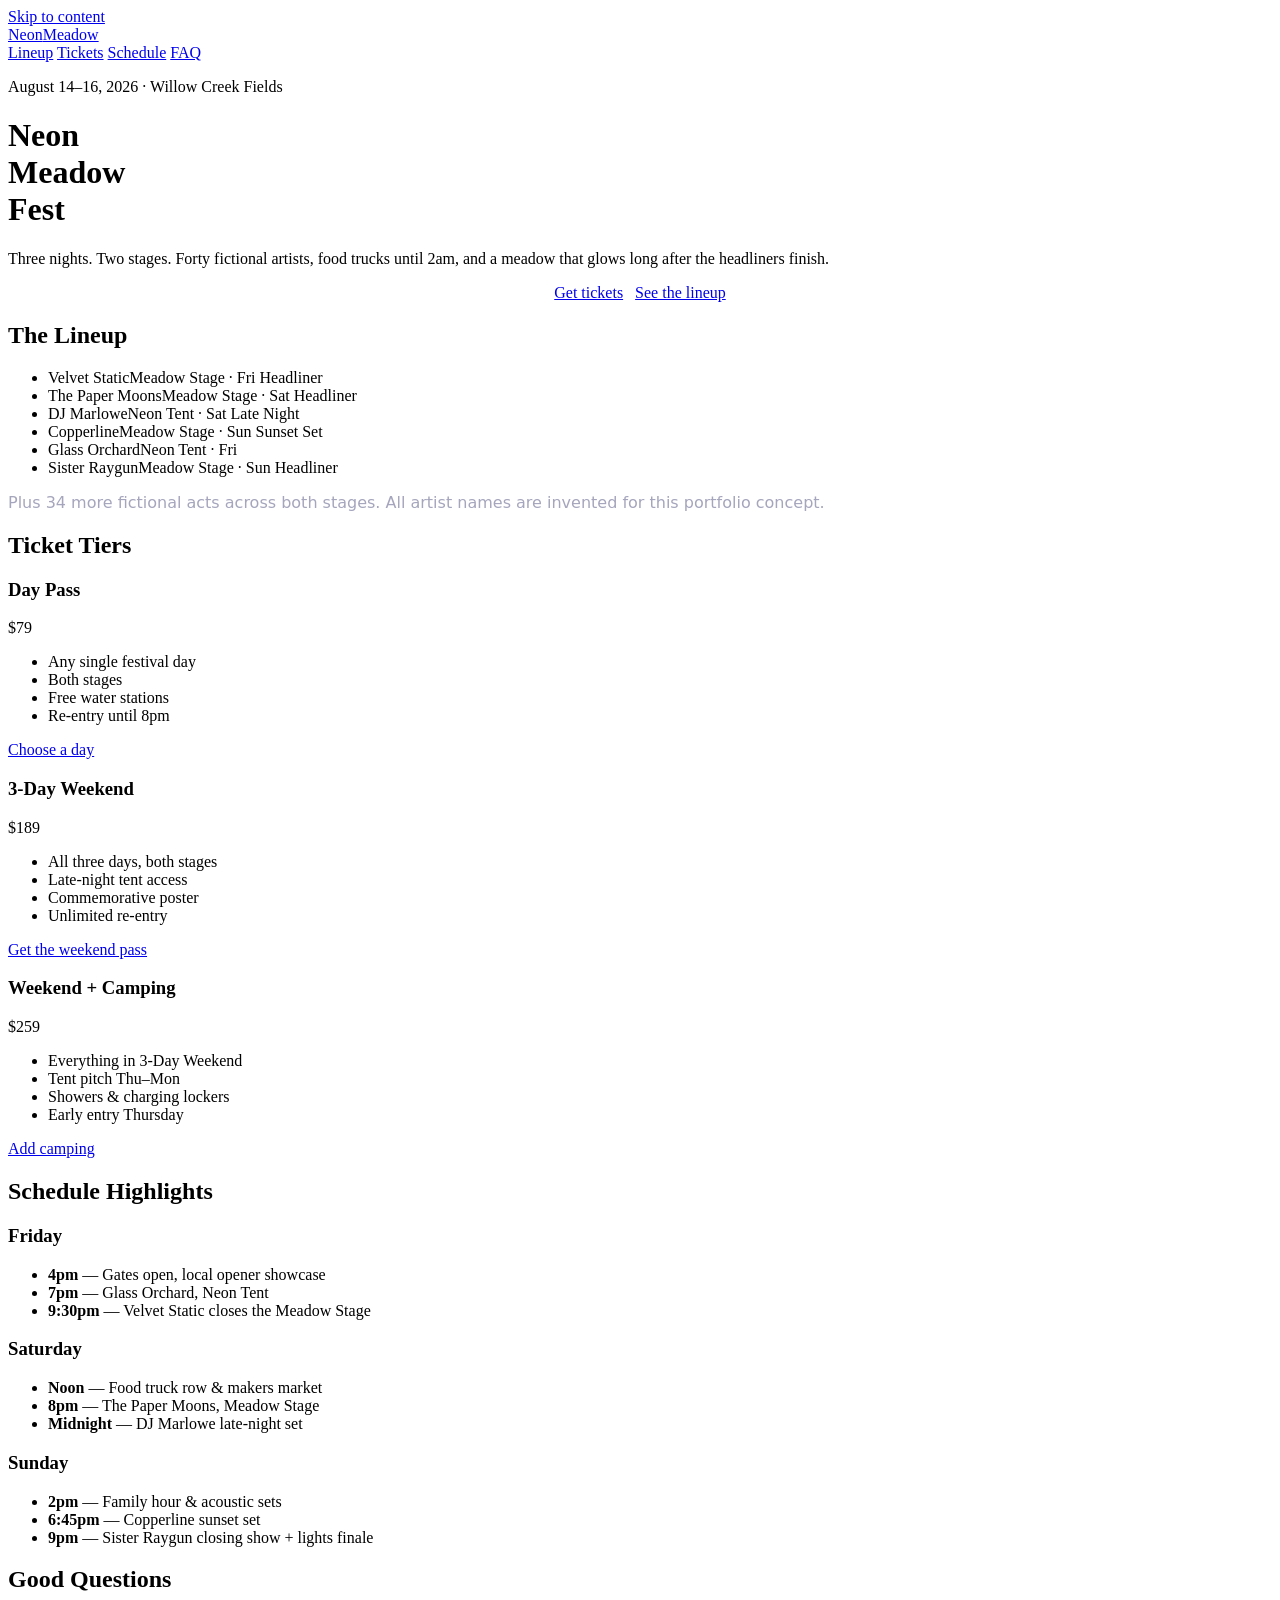
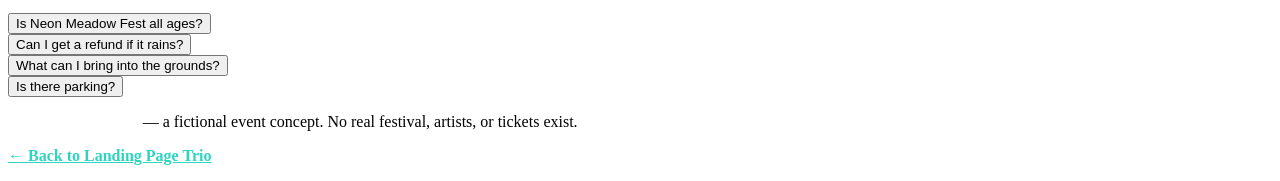
==== event.html @ d556e501 "Add Neon Meadow Fest event landing page" ====
<!DOCTYPE html>
<html lang="en">
<head>
<meta charset="UTF-8">
<meta name="viewport" content="width=device-width, initial-scale=1.0">
<title>Neon Meadow Fest — August 14–16, 2026</title>
<meta name="description" content="Neon Meadow Fest is a fictional music festival concept: three nights of electronic, indie, and late-night sets under open sky.">
<link rel="stylesheet" href="styles.css">
</head>
<body class="event">
<a class="skip-link" href="#main">Skip to content</a>

<div class="event-nav">
  <div class="wrap">
    <a class="logo" href="event.html">Neon<span>Meadow</span></a>
    <nav aria-label="Main">
      <a href="#lineup">Lineup</a>
      <a href="#tickets">Tickets</a>
      <a href="#schedule">Schedule</a>
      <a href="#faq">FAQ</a>
    </nav>
  </div>
</div>

<header class="event-hero">
  <div class="wrap">
    <p class="kicker">August 14–16, 2026 · Willow Creek Fields</p>
    <h1>Neon<br>Meadow<br>Fest</h1>
    <p>Three nights. Two stages. Forty fictional artists, food trucks until 2am, and a meadow that glows long after the headliners finish.</p>
    <p style="display:flex;gap:.75rem;justify-content:center;flex-wrap:wrap">
      <a class="btn btn-neon" href="#tickets">Get tickets</a>
      <a class="btn btn-line" href="#lineup">See the lineup</a>
    </p>
  </div>
</header>

<main id="main">
<section id="lineup" aria-labelledby="lineup-h">
  <div class="wrap">
    <h2 class="sec" id="lineup-h">The <span>Lineup</span></h2>
    <ul class="lineup">
      <li><span class="artist">Velvet Static</span><span class="stage">Meadow Stage · Fri Headliner</span></li>
      <li><span class="artist">The Paper Moons</span><span class="stage">Meadow Stage · Sat Headliner</span></li>
      <li><span class="artist">DJ Marlowe</span><span class="stage">Neon Tent · Sat Late Night</span></li>
      <li><span class="artist">Copperline</span><span class="stage">Meadow Stage · Sun Sunset Set</span></li>
      <li><span class="artist">Glass Orchard</span><span class="stage">Neon Tent · Fri</span></li>
      <li><span class="artist">Sister Raygun</span><span class="stage">Meadow Stage · Sun Headliner</span></li>
    </ul>
    <p style="margin-top:1rem;color:#a5a5bd;font-family:system-ui,sans-serif">Plus 34 more fictional acts across both stages. All artist names are invented for this portfolio concept.</p>
  </div>
</section>

<section id="tickets" aria-labelledby="tickets-h" style="padding-top:0">
  <div class="wrap">
    <h2 class="sec" id="tickets-h">Ticket <span>Tiers</span></h2>
    <div class="tickets">
      <article class="ticket">
        <h3>Day Pass</h3>
        <p class="amount">$79</p>
        <ul><li>Any single festival day</li><li>Both stages</li><li>Free water stations</li><li>Re-entry until 8pm</li></ul>
        <a class="btn btn-line" href="#faq">Choose a day</a>
      </article>
      <article class="ticket hot">
        <h3>3-Day Weekend</h3>
        <p class="amount">$189</p>
        <ul><li>All three days, both stages</li><li>Late-night tent access</li><li>Commemorative poster</li><li>Unlimited re-entry</li></ul>
        <a class="btn btn-neon" href="#faq">Get the weekend pass</a>
      </article>
      <article class="ticket">
        <h3>Weekend + Camping</h3>
        <p class="amount">$259</p>
        <ul><li>Everything in 3-Day Weekend</li><li>Tent pitch Thu–Mon</li><li>Showers &amp; charging lockers</li><li>Early entry Thursday</li></ul>
        <a class="btn btn-line" href="#faq">Add camping</a>
      </article>
    </div>
  </div>
</section>

<section id="schedule" aria-labelledby="schedule-h" style="padding-top:0">
  <div class="wrap">
    <h2 class="sec" id="schedule-h">Schedule <span>Highlights</span></h2>
    <div class="schedule">
      <article class="day"><h3>Friday</h3><ul><li><strong>4pm</strong> — Gates open, local opener showcase</li><li><strong>7pm</strong> — Glass Orchard, Neon Tent</li><li><strong>9:30pm</strong> — Velvet Static closes the Meadow Stage</li></ul></article>
      <article class="day"><h3>Saturday</h3><ul><li><strong>Noon</strong> — Food truck row &amp; makers market</li><li><strong>8pm</strong> — The Paper Moons, Meadow Stage</li><li><strong>Midnight</strong> — DJ Marlowe late-night set</li></ul></article>
      <article class="day"><h3>Sunday</h3><ul><li><strong>2pm</strong> — Family hour &amp; acoustic sets</li><li><strong>6:45pm</strong> — Copperline sunset set</li><li><strong>9pm</strong> — Sister Raygun closing show + lights finale</li></ul></article>
    </div>
  </div>
</section>

<section id="faq" style="padding-top:0" aria-labelledby="faq-h">
  <div class="wrap">
    <h2 class="sec" id="faq-h">Good <span>Questions</span></h2>
    <div class="faq-item"><button class="faq-q" aria-expanded="false">Is Neon Meadow Fest all ages?</button><div class="faq-a" hidden><p style="font-family:system-ui,sans-serif">Yes — all ages are welcome, and children 10 and under enter free with a ticketed adult. The late-night tent is 18+ after midnight.</p></div></div>
    <div class="faq-item"><button class="faq-q" aria-expanded="false">Can I get a refund if it rains?</button><div class="faq-a" hidden><p style="font-family:system-ui,sans-serif">The festival runs rain or shine. If a full day is cancelled for severe weather, that day’s passes are refunded automatically.</p></div></div>
    <div class="faq-item"><button class="faq-q" aria-expanded="false">What can I bring into the grounds?</button><div class="faq-a" hidden><p style="font-family:system-ui,sans-serif">Empty water bottles, blankets, and sunscreen are welcome. Outside alcohol, glass, and drones are not permitted.</p></div></div>
    <div class="faq-item"><button class="faq-q" aria-expanded="false">Is there parking?</button><div class="faq-a" hidden><p style="font-family:system-ui,sans-serif">Yes — general parking is included with every ticket, and shuttle buses run from downtown every 20 minutes until 1am.</p></div></div>
  </div>
</section>
</main>

<footer class="site">
  <div class="wrap">
    <p><strong style="color:#fff">Neon Meadow Fest</strong> — a fictional event concept. No real festival, artists, or tickets exist.</p>
    <p><a href="index.html" style="color:#2dd4bf;font-weight:700">← Back to Landing Page Trio</a></p>
  </div>
</footer>

<script>
document.querySelectorAll('.faq-q').forEach(function(btn){
  btn.addEventListener('click',function(){
    var expanded=this.getAttribute('aria-expanded')==='true';
    this.setAttribute('aria-expanded',!expanded);
    this.nextElementSibling.hidden=expanded;
  });
});
</script>
</body>
</html>
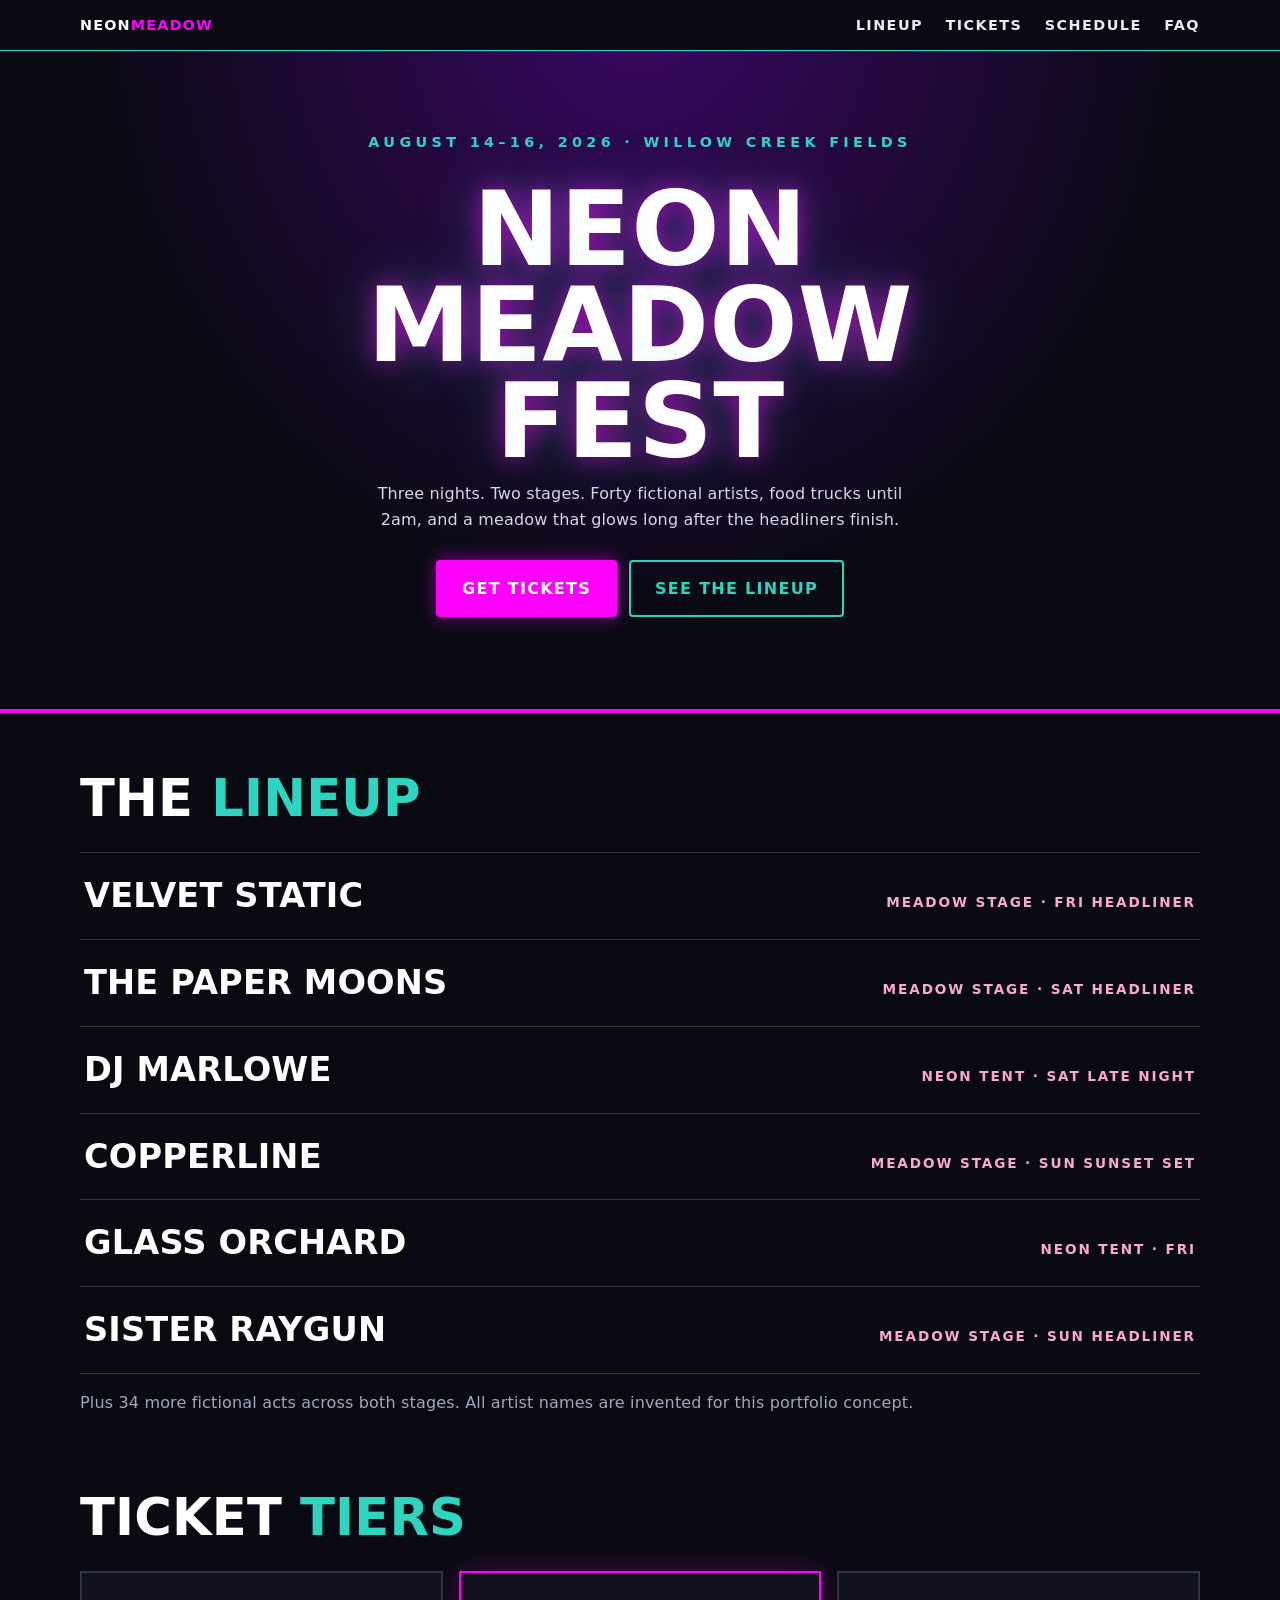
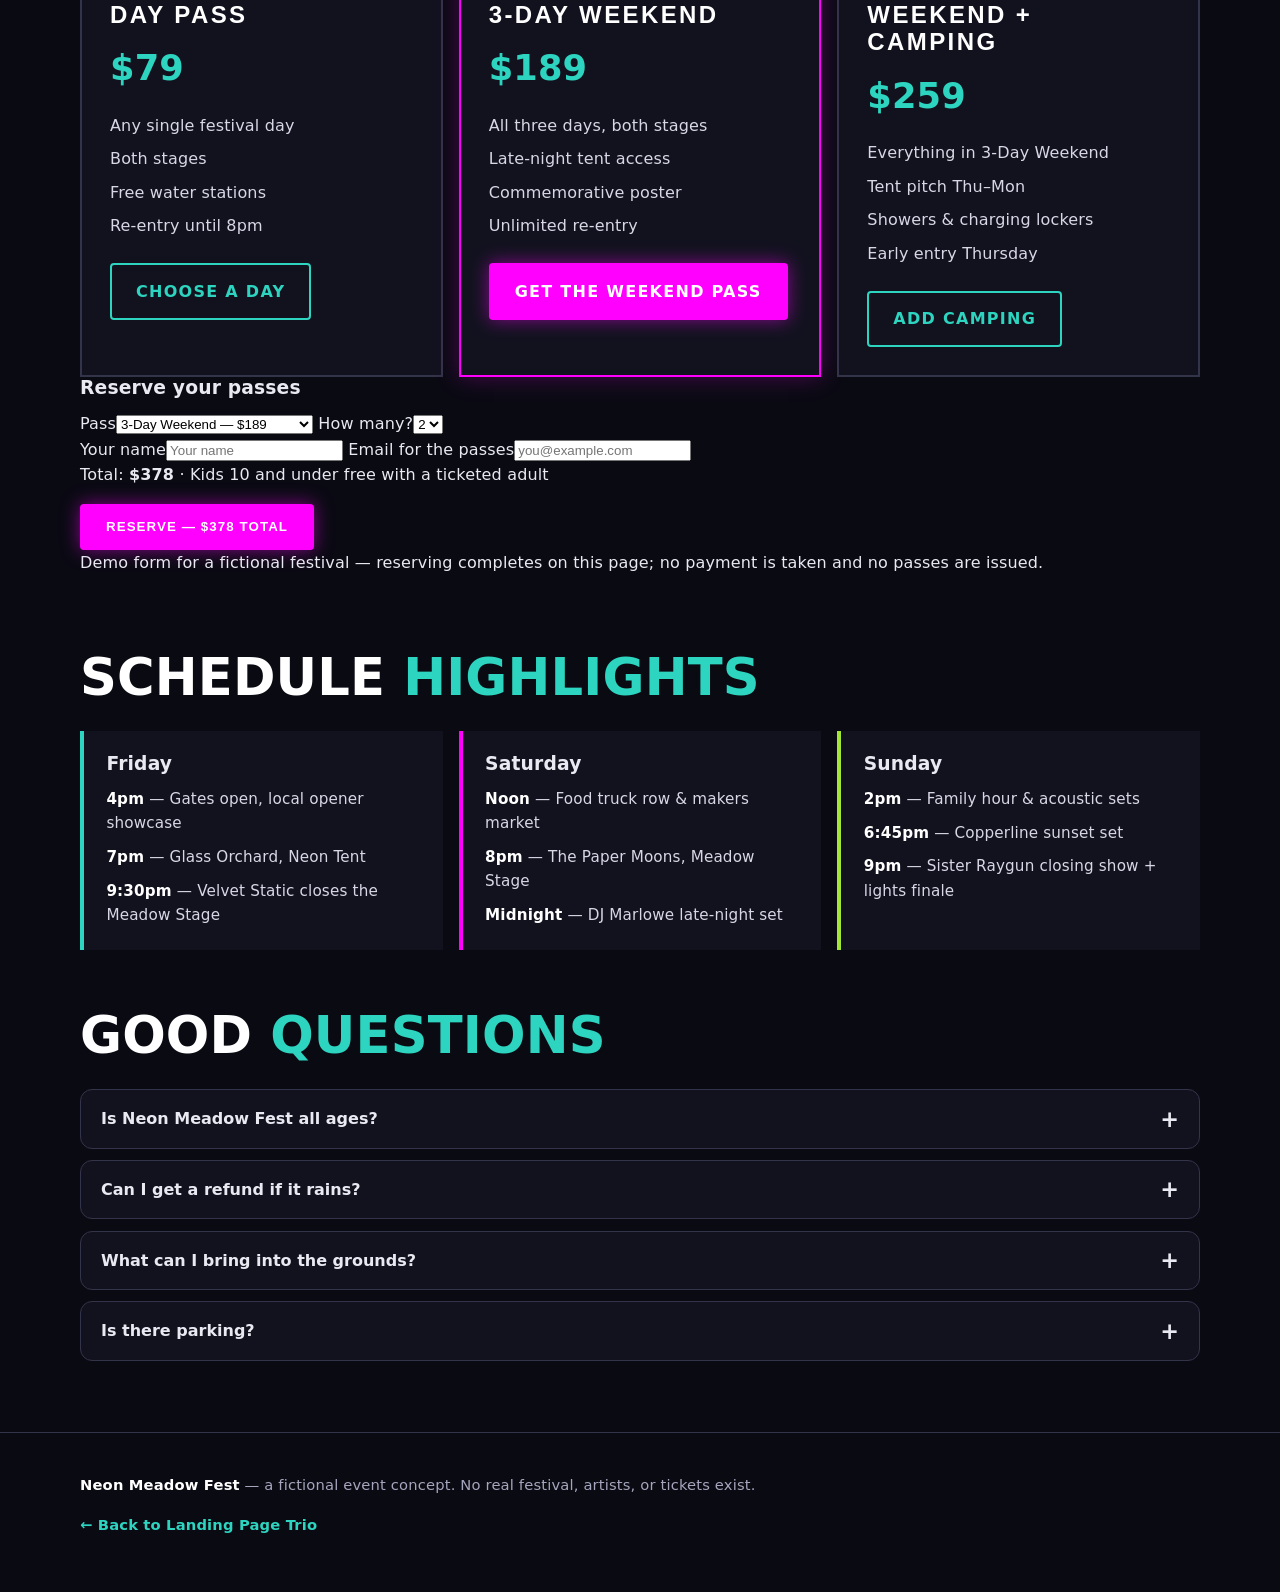
==== commit f9a2644f: "Make site fully functional: working client-side JavaScript" ====
--- a/event.html
+++ b/event.html
@@ -58,20 +58,40 @@
         <h3>Day Pass</h3>
         <p class="amount">$79</p>
         <ul><li>Any single festival day</li><li>Both stages</li><li>Free water stations</li><li>Re-entry until 8pm</li></ul>
-        <a class="btn btn-line" href="#faq">Choose a day</a>
+        <a class="btn btn-line" href="#order" data-tier="day">Choose a day</a>
       </article>
       <article class="ticket hot">
         <h3>3-Day Weekend</h3>
         <p class="amount">$189</p>
         <ul><li>All three days, both stages</li><li>Late-night tent access</li><li>Commemorative poster</li><li>Unlimited re-entry</li></ul>
-        <a class="btn btn-neon" href="#faq">Get the weekend pass</a>
+        <a class="btn btn-neon" href="#order" data-tier="weekend">Get the weekend pass</a>
       </article>
       <article class="ticket">
         <h3>Weekend + Camping</h3>
         <p class="amount">$259</p>
         <ul><li>Everything in 3-Day Weekend</li><li>Tent pitch Thu–Mon</li><li>Showers &amp; charging lockers</li><li>Early entry Thursday</li></ul>
-        <a class="btn btn-line" href="#faq">Add camping</a>
+        <a class="btn btn-line" href="#order" data-tier="camping">Add camping</a>
       </article>
+    </div>
+    <form class="order-widget" id="ticket-order" novalidate>
+      <h3 id="order" style="margin-top:0">Reserve your passes</h3>
+      <div class="ow-row">
+        <label>Pass<select id="t-tier"><option value="day">Day Pass — $79</option><option value="weekend" selected>3-Day Weekend — $189</option><option value="camping">Weekend + Camping — $259</option></select></label>
+        <label>How many?<select id="t-qty"><option>1</option><option selected>2</option><option>3</option><option>4</option><option>5</option><option>6</option></select></label>
+      </div>
+      <div class="ow-row">
+        <label>Your name<input id="t-name" type="text" autocomplete="name" placeholder="Your name"></label>
+        <label>Email for the passes<input id="t-email" type="email" autocomplete="email" placeholder="you@example.com"></label>
+      </div>
+      <p class="ow-total">Total: <strong id="t-total">$378</strong> · Kids 10 and under free with a ticketed adult</p>
+      <button class="btn btn-neon" type="submit" id="t-btn">Reserve — $378 total</button>
+      <p class="ow-note">Demo form for a fictional festival — reserving completes on this page; no payment is taken and no passes are issued.</p>
+    </form>
+    <div class="order-widget" id="t-confirmation" hidden>
+      <h3 style="margin-top:0">You&rsquo;re on the list.</h3>
+      <p>Reservation reference: <strong id="t-conf-ref"></strong></p>
+      <p id="t-conf-detail"></p>
+      <p class="ow-note">Demo only — no real reservation was made.</p>
     </div>
   </div>
 </section>
@@ -114,5 +134,6 @@
   });
 });
 </script>
+<script src="trio.js"></script>
 </body>
 </html>
--- a/styles.css
+++ b/styles.css
@@ -0,0 +1,185 @@
+/* ============================================================
+   Landing Page Trio — one stylesheet, three distinct designs
+   Sections: Shared / Hub / SaaS (Flowdesk) / Local (BrightPath)
+             / Event (Neon Meadow Fest)
+   ============================================================ */
+
+/* ---------- Shared reset & accessibility ---------- */
+*,*::before,*::after{box-sizing:border-box}
+html{scroll-behavior:smooth}
+body{margin:0;line-height:1.6;-webkit-font-smoothing:antialiased}
+img,svg{display:block;max-width:100%}
+a{text-decoration:none}
+ul{margin:0;padding:0;list-style:none}
+p{margin:0 0 1rem}
+h1,h2,h3{margin:0 0 .75rem;line-height:1.15}
+:focus-visible{outline:3px solid currentColor;outline-offset:3px;border-radius:4px}
+.skip-link{position:absolute;left:-9999px;top:0;background:#111;color:#fff;padding:.75rem 1rem;z-index:100}
+.skip-link:focus{left:1rem;top:1rem}
+.wrap{width:min(1120px,92%);margin-inline:auto}
+.btn{display:inline-flex;align-items:center;justify-content:center;gap:.5rem;font-weight:700;border-radius:999px;padding:.85rem 1.5rem;border:2px solid transparent;cursor:pointer;text-align:center}
+.faq-item{border-radius:12px;overflow:hidden}
+.faq-q{width:100%;display:flex;justify-content:space-between;align-items:center;gap:1rem;text-align:left;font:inherit;font-weight:700;padding:1rem 1.25rem;background:none;border:0;cursor:pointer;color:inherit}
+.faq-q::after{content:"+";font-size:1.4rem;line-height:1;flex-shrink:0}
+.faq-q[aria-expanded="true"]::after{content:"–"}
+.faq-a{padding:0 1.25rem 1.25rem}
+@media (prefers-reduced-motion:reduce){html{scroll-behavior:auto}*{transition:none!important}}
+
+/* ============================================================
+   HUB — neutral, quiet, editorial
+   ============================================================ */
+.hub{font-family:Georgia,"Times New Roman",serif;background:#f7f5f0;color:#26241f}
+.hub header{padding:4.5rem 0 2rem;text-align:center}
+.hub .eyebrow{font-family:system-ui,sans-serif;letter-spacing:.18em;text-transform:uppercase;font-size:.78rem;color:#6b665a;font-weight:700}
+.hub h1{font-size:clamp(2.2rem,5vw,3.4rem);font-weight:400;letter-spacing:-.02em}
+.hub .lede{max-width:620px;margin:0 auto;color:#4c483f;font-size:1.1rem}
+.hub-grid{display:grid;gap:1.25rem;padding:2rem 0 4rem}
+@media(min-width:760px){.hub-grid{grid-template-columns:repeat(3,1fr)}}
+.hub-card{background:#fff;border:1px solid #e3ded2;border-top:5px solid #26241f;padding:1.75rem;display:flex;flex-direction:column;gap:.6rem}
+.hub-card.saas-card{border-top-color:#4f46e5}.hub-card.local-card{border-top-color:#ea580c}.hub-card.event-card{border-top-color:#111827}
+.hub-card .tag{font-family:system-ui,sans-serif;font-size:.75rem;letter-spacing:.14em;text-transform:uppercase;color:#6b665a;font-weight:700}
+.hub-card h2{font-size:1.45rem;font-weight:400}
+.hub-card p{color:#4c483f;font-size:.98rem;flex:1}
+.hub-card a{font-family:system-ui,sans-serif;font-weight:700;color:#26241f;border-bottom:2px solid #26241f;align-self:flex-start}
+.hub footer{border-top:1px solid #e3ded2;padding:2rem 0;text-align:center;color:#6b665a;font-family:system-ui,sans-serif;font-size:.9rem}
+
+/* ============================================================
+   SAAS — Flowdesk · indigo/violet, clean tech, airy
+   ============================================================ */
+.saas{font-family:Inter,system-ui,-apple-system,"Segoe UI",sans-serif;background:#fff;color:#1e1b2e}
+.saas-nav{position:sticky;top:0;background:rgba(255,255,255,.94);backdrop-filter:blur(10px);border-bottom:1px solid #e7e5f5;z-index:50}
+.saas-nav .wrap{display:flex;align-items:center;justify-content:space-between;padding:.9rem 0}
+.logo{font-weight:900;font-size:1.25rem;letter-spacing:-.03em;color:#1e1b2e}
+.logo span{color:#4f46e5}
+.nav-links{display:none;gap:1.75rem;align-items:center}
+.nav-links a{color:#3f3a5c;font-weight:600;font-size:.95rem}
+.nav-toggle{background:none;border:1px solid #d6d2ee;border-radius:8px;padding:.45rem .7rem;font:inherit;font-weight:700;cursor:pointer;color:#312e5e}
+@media(min-width:760px){.nav-links{display:flex}.nav-toggle{display:none}}
+.nav-links.open{display:flex;flex-direction:column;align-items:flex-start;position:absolute;left:4%;right:4%;top:64px;background:#fff;border:1px solid #e7e5f5;border-radius:12px;padding:1rem;box-shadow:0 20px 40px rgba(49,46,94,.14)}
+.saas .btn-primary{background:#4f46e5;color:#fff}.saas .btn-primary:hover{background:#4338ca}
+.saas .btn-ghost{background:#fff;color:#312e5e;border-color:#d6d2ee}
+.saas-hero{padding:4.5rem 0 3.5rem;background:linear-gradient(180deg,#eef2ff 0%,#fff 88%);text-align:center}
+.saas-hero h1{font-size:clamp(2.4rem,6vw,4rem);letter-spacing:-.04em;font-weight:900;max-width:760px;margin-inline:auto}
+.saas-hero h1 em{font-style:normal;color:#6d28d9}
+.saas-hero p{max-width:600px;margin:0 auto 1.75rem;color:#524e6e;font-size:1.15rem}
+.hero-ctas{display:flex;gap:.75rem;justify-content:center;flex-wrap:wrap}
+.hero-note{font-size:.88rem;color:#6b6785;margin-top:1rem}
+.logo-strip{padding:1.75rem 0;border-block:1px solid #e7e5f5;text-align:center;color:#7a7694}
+.logo-strip p{font-size:.78rem;letter-spacing:.16em;text-transform:uppercase;font-weight:700;margin-bottom:.9rem}
+.logo-strip ul{display:flex;flex-wrap:wrap;gap:1rem 2.5rem;justify-content:center;font-weight:800;color:#9a96b3;font-size:1.05rem}
+.saas section{padding:4rem 0}
+.section-head{max-width:640px;margin-bottom:2.25rem}
+.section-head.center{margin-inline:auto;text-align:center}
+.section-head h2{font-size:clamp(1.8rem,4vw,2.5rem);letter-spacing:-.03em}
+.section-head p{color:#524e6e}
+.feature-grid{display:grid;gap:1rem}
+@media(min-width:700px){.feature-grid{grid-template-columns:repeat(3,1fr)}}
+.feature{background:#f8f7ff;border:1px solid #e7e5f5;border-radius:16px;padding:1.6rem}
+.feature .icon{font-size:1.6rem;margin-bottom:.75rem}
+.feature p{color:#524e6e;font-size:.97rem;margin:0}
+.pricing{background:#f6f5fb}
+.price-grid{display:grid;gap:1rem;align-items:stretch}
+@media(min-width:800px){.price-grid{grid-template-columns:repeat(3,1fr)}}
+.price-card{background:#fff;border:1px solid #e0ddf0;border-radius:18px;padding:1.9rem;display:flex;flex-direction:column}
+.price-card.featured{border:2px solid #4f46e5;box-shadow:0 18px 40px rgba(79,70,229,.16)}
+.price-card .amount{font-size:2.4rem;font-weight:900;letter-spacing:-.03em}
+.price-card .amount small{font-size:1rem;color:#6b6785;font-weight:600}
+.price-card ul{margin:1rem 0 1.75rem;display:grid;gap:.55rem;color:#3f3a5c}
+.price-card ul li::before{content:"✓ ";color:#4f46e5;font-weight:900}
+.price-card .btn{margin-top:auto}
+.badge{align-self:flex-start;background:#ede9fe;color:#5b21b6;font-size:.75rem;font-weight:800;letter-spacing:.08em;text-transform:uppercase;padding:.3rem .6rem;border-radius:999px;margin-bottom:.75rem}
+blockquote.testimonial{margin:0;background:#312e5e;color:#fff;border-radius:20px;padding:2.5rem;font-size:clamp(1.2rem,3vw,1.6rem);line-height:1.45}
+blockquote.testimonial footer{margin-top:1.25rem;font-size:.95rem;color:#c7c2e8}
+.saas .faq-item{border:1px solid #e0ddf0;margin-bottom:.75rem;background:#fff}
+.saas footer.site{border-top:1px solid #e7e5f5;padding:2.5rem 0;color:#6b6785;font-size:.92rem}
+.saas footer.site .wrap{display:flex;flex-wrap:wrap;gap:1rem;justify-content:space-between}
+
+/* ============================================================
+   LOCAL — BrightPath · orange + charcoal, warm, dense, trust-first
+   Typography shifts to a serif display + compact, practical layout
+   ============================================================ */
+.local{font-family:Verdana,Geneva,system-ui,sans-serif;background:#fffaf5;color:#292524;font-size:.97rem}
+.local-topbar{background:#1c1917;color:#fff;padding:.55rem 0;font-size:.88rem}
+.local-topbar .wrap{display:flex;flex-wrap:wrap;gap:.5rem 1.5rem;justify-content:space-between}
+.local-topbar a{color:#fdba74;font-weight:700}
+.local header.site{background:#fff;border-bottom:3px solid #ea580c}
+.local header.site .wrap{display:flex;flex-wrap:wrap;gap:1rem;align-items:center;justify-content:space-between;padding:1rem 0}
+.local .brand{font-family:Georgia,serif;font-size:1.5rem;font-weight:700;color:#1c1917}
+.local .brand span{color:#c2410c}
+.local .btn-call{background:#ea580c;color:#fff;border-radius:8px;box-shadow:0 3px 0 #9a3412}
+.local .btn-call:hover{background:#c2410c}
+.local .btn-outline{border-color:#1c1917;color:#1c1917;border-radius:8px;background:#fff}
+.local-hero{background:#1c1917;color:#fff;padding:3.25rem 0}
+.local-hero .wrap{display:grid;gap:2rem}
+@media(min-width:860px){.local-hero .wrap{grid-template-columns:1.25fr .75fr}}
+.local-hero h1{font-family:Georgia,serif;font-size:clamp(2rem,5vw,3.1rem);font-weight:700}
+.local-hero h1 span{color:#fb923c}
+.local-hero p{color:#e7e5e4;max-width:540px}
+.trust-box{background:#fff;color:#292524;border-radius:10px;padding:1.5rem}
+.trust-box h2{font-family:Georgia,serif;font-size:1.25rem}
+.trust-box ul{display:grid;gap:.6rem}
+.trust-box li::before{content:"★ ";color:#ea580c}
+.local section{padding:3rem 0}
+.local h2.sec{font-family:Georgia,serif;font-size:clamp(1.6rem,4vw,2.2rem);border-left:6px solid #ea580c;padding-left:.8rem;margin-bottom:1.5rem}
+.service-grid{display:grid;gap:.9rem}
+@media(min-width:680px){.service-grid{grid-template-columns:repeat(2,1fr)}}
+@media(min-width:960px){.service-grid{grid-template-columns:repeat(3,1fr)}}
+.service{background:#fff;border:1px solid #e7ddd2;border-left:5px solid #ea580c;padding:1.25rem;border-radius:6px}
+.service p{color:#57534e;margin:0;font-size:.93rem}
+.why{background:#292524;color:#fff}
+.why h2.sec{border-left-color:#fb923c}
+.why-grid{display:grid;gap:1.25rem}
+@media(min-width:760px){.why-grid{grid-template-columns:repeat(3,1fr)}}
+.why-grid p{color:#d6d3d1}
+.area-note{background:#ffedd5;border:1px solid #fed7aa;border-radius:8px;padding:1.25rem 1.5rem}
+.reviews{display:grid;gap:.9rem}
+@media(min-width:760px){.reviews{grid-template-columns:repeat(3,1fr)}}
+.review{background:#fff;border:1px solid #e7ddd2;border-radius:8px;padding:1.4rem}
+.review .stars{color:#c2410c;letter-spacing:.15em}
+.review footer{font-weight:700;font-size:.9rem;color:#57534e}
+.booking{background:#ea580c;color:#fff;text-align:center;padding:2.75rem 0}
+.booking h2{font-family:Georgia,serif;font-size:clamp(1.7rem,4vw,2.4rem)}
+.booking .btn{background:#1c1917;color:#fff;border-radius:8px}
+.local footer.site{background:#1c1917;color:#a8a29e;padding:2rem 0;font-size:.9rem}
+.local footer.site strong{color:#fff}
+
+/* ============================================================
+   EVENT — Neon Meadow Fest · near-black, neon, bold & condensed
+   Body text stays light (#e9e9f2 on #0a0a13) for readable contrast;
+   neon is used for headings, borders and large display type only.
+   ============================================================ */
+.event{font-family:"Arial Narrow",Impact,system-ui,sans-serif;background:#0a0a13;color:#e9e9f2;letter-spacing:.01em}
+.event-nav{position:sticky;top:0;background:#0a0a13;border-bottom:1px solid #2dd4bf;z-index:50}
+.event-nav .wrap{display:flex;justify-content:space-between;align-items:center;padding:.85rem 0}
+.event .logo{color:#fff;text-transform:uppercase;letter-spacing:.08em}
+.event .logo span{color:#f0f}
+.event-nav nav{display:flex;gap:1.4rem;flex-wrap:wrap}
+.event-nav a{color:#e9e9f2;text-transform:uppercase;font-weight:700;font-size:.9rem;letter-spacing:.1em}
+.event-hero{padding:5rem 0 4rem;text-align:center;background:radial-gradient(ellipse at 50% -10%,#3b0764 0%,#0a0a13 62%);border-bottom:4px solid #f0f}
+.event .kicker{color:#2dd4bf;text-transform:uppercase;letter-spacing:.3em;font-weight:700;font-size:.9rem}
+.event-hero h1{font-size:clamp(3rem,11vw,6.5rem);line-height:.92;text-transform:uppercase;font-weight:900;color:#fff;text-shadow:0 0 24px rgba(255,0,255,.55),0 0 60px rgba(45,212,191,.35);margin:.75rem 0}
+.event-hero p{max-width:560px;margin:0 auto 1.75rem;color:#d7d7e6;font-family:system-ui,sans-serif}
+.event .btn-neon{background:#f0f;color:#fff;border-radius:4px;text-transform:uppercase;letter-spacing:.08em;box-shadow:0 0 18px rgba(255,0,255,.5)}
+.event .btn-line{background:transparent;color:#2dd4bf;border-color:#2dd4bf;border-radius:4px;text-transform:uppercase;letter-spacing:.08em}
+.event section{padding:3.75rem 0}
+.event h2.sec{font-size:clamp(2rem,6vw,3.2rem);text-transform:uppercase;line-height:1;color:#fff;margin-bottom:1.75rem}
+.event h2.sec span{color:#2dd4bf}
+.lineup{display:grid;gap:0;border-top:1px solid #33334a}
+.lineup li{display:flex;flex-wrap:wrap;gap:.4rem 1.5rem;justify-content:space-between;align-items:baseline;padding:1rem .25rem;border-bottom:1px solid #33334a}
+.lineup .artist{font-size:clamp(1.4rem,4vw,2.1rem);font-weight:900;text-transform:uppercase;color:#fff}
+.lineup .stage{color:#f9a8d4;text-transform:uppercase;letter-spacing:.14em;font-size:.85rem;font-weight:700}
+.tickets{display:grid;gap:1rem}
+@media(min-width:800px){.tickets{grid-template-columns:repeat(3,1fr)}}
+.ticket{border:2px solid #33334a;padding:1.75rem;background:#12121f;font-family:system-ui,sans-serif}
+.ticket.hot{border-color:#f0f;box-shadow:0 0 22px rgba(255,0,255,.25)}
+.ticket h3{text-transform:uppercase;letter-spacing:.1em;font-family:"Arial Narrow",Impact,sans-serif;font-size:1.5rem;color:#fff}
+.ticket .amount{font-size:2.2rem;font-weight:900;color:#2dd4bf}
+.ticket ul{display:grid;gap:.5rem;color:#d7d7e6;margin:1rem 0 1.5rem}
+.schedule{display:grid;gap:1rem}
+@media(min-width:760px){.schedule{grid-template-columns:repeat(3,1fr)}}
+.day{border-left:4px solid #2dd4bf;background:#12121f;padding:1.4rem}
+.day:nth-child(2){border-left-color:#f0f}.day:nth-child(3){border-left-color:#a3e635}
+.day ul{display:grid;gap:.6rem;color:#d7d7e6;font-family:system-ui,sans-serif;font-size:.95rem}
+.day strong{color:#fff}
+.event .faq-item{border:1px solid #33334a;background:#12121f;margin-bottom:.7rem}
+.event footer.site{border-top:1px solid #33334a;padding:2.5rem 0;color:#a5a5bd;font-family:system-ui,sans-serif;font-size:.92rem}
